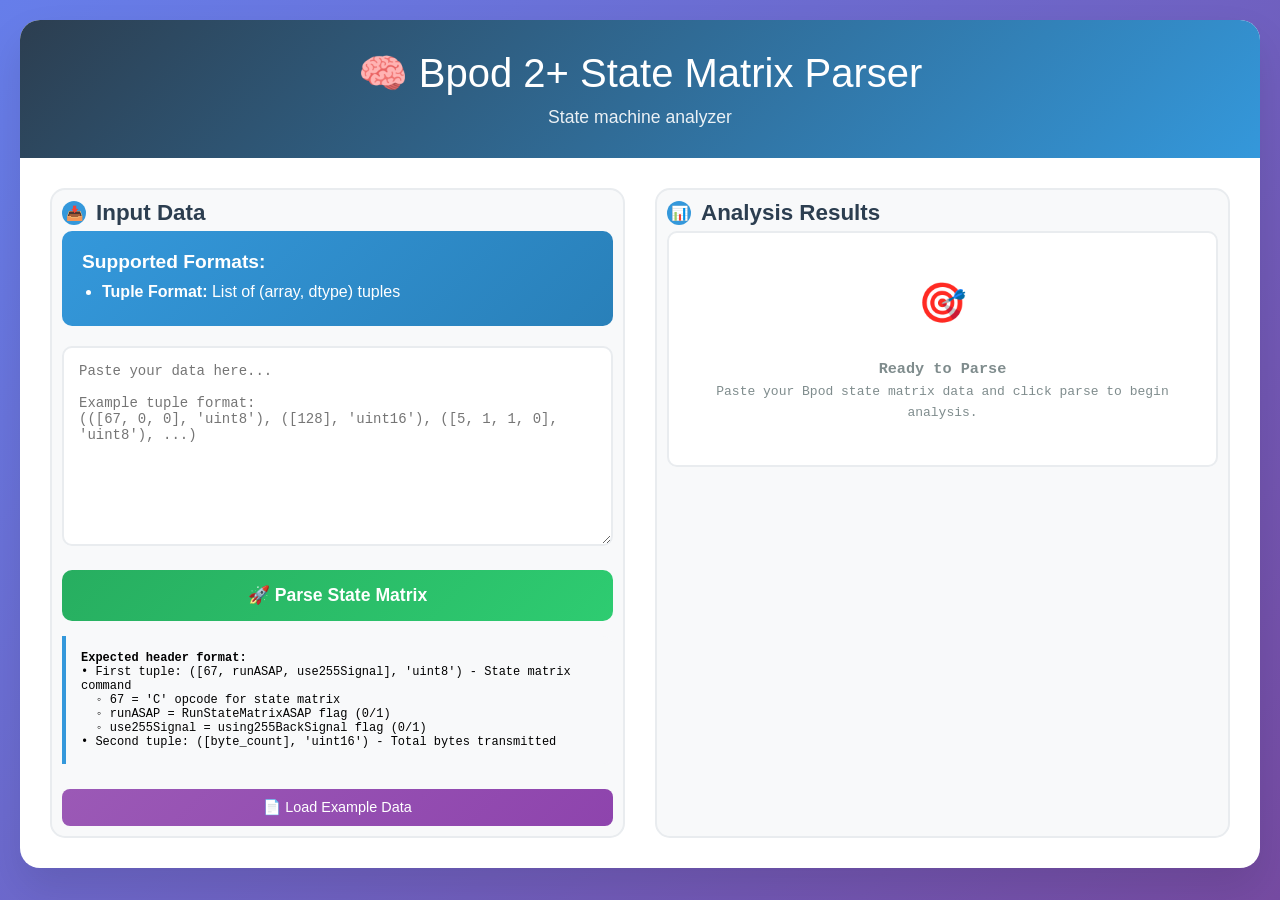
==== Bpod_SM_parser/index.html @ 355e1f40 "moved file" ====
<!DOCTYPE html>
<html lang="en">
<head>
    <meta charset="UTF-8">
    <meta name="viewport" content="width=device-width, initial-scale=1.0">
    <title>Bpod State Matrix Parser</title>
    <style>
        * {
            margin: 0;
            padding: 0;
            box-sizing: border-box;
        }

        body {
            font-family: 'Segoe UI', Tahoma, Geneva, Verdana, sans-serif;
            background: linear-gradient(135deg, #667eea 0%, #764ba2 100%);
            min-height: 100vh;
            padding: 20px;
        }

        .container {
            max-width: 1400px;
            margin: 0 auto;
            background: white;
            border-radius: 20px;
            box-shadow: 0 20px 40px rgba(0,0,0,0.1);
            overflow: hidden;
        }

        .header {
            background: linear-gradient(135deg, #2c3e50 0%, #3498db 100%);
            color: white;
            padding: 30px;
            text-align: center;
        }

        .header h1 {
            font-size: 2.5em;
            margin-bottom: 10px;
            font-weight: 300;
        }

        .header p {
            font-size: 1.1em;
            opacity: 0.9;
        }

        .main-content {
            padding: 30px;
            display: grid;
            grid-template-columns: 1fr 1fr;
            gap: 30px;
        }

        .input-section {
            background: #f8f9fa;
            border-radius: 15px;
            padding: 10px;
            border: 2px solid #e9ecef;
        }

        .output-section {
            background: #f8f9fa;
            border-radius: 15px;
            padding: 10px;
            border: 2px solid #e9ecef;
        }

        .section-title {
            font-size: 1.4em;
            font-weight: 600;
            margin-bottom: 5px;
            color: #2c3e50;
            display: flex;
            align-items: center;
            gap: 10px;
        }

        .icon {
            width: 24px;
            height: 24px;
            background: #3498db;
            border-radius: 50%;
            display: flex;
            align-items: center;
            justify-content: center;
            color: white;
            font-size: 14px;
        }

        .input-textarea {
            width: 100%;
            height: 200px;
            border: 2px solid #e9ecef;
            border-radius: 10px;
            padding: 15px;
            font-family: 'Courier New', monospace;
            font-size: 14px;
            resize: vertical;
            transition: border-color 0.3s ease;
            background: white;
        }

        .input-textarea:focus {
            outline: none;
            border-color: #3498db;
            box-shadow: 0 0 0 3px rgba(52, 152, 219, 0.1);
        }

        .parse-button {
            width: 100%;
            background: linear-gradient(135deg, #27ae60 0%, #2ecc71 100%);
            color: white;
            border: none;
            padding: 15px 30px;
            border-radius: 10px;
            font-size: 1.1em;
            font-weight: 600;
            cursor: pointer;
            margin-top: 20px;
            transition: all 0.3s ease;
            position: relative;
            overflow: hidden;
        }

        .parse-button:hover {
            transform: translateY(-2px);
            box-shadow: 0 10px 20px rgba(46, 204, 113, 0.3);
        }

        .parse-button:active {
            transform: translateY(0);
        }

        .parse-button:disabled {
            background: #95a5a6;
            cursor: not-allowed;
            transform: none;
            box-shadow: none;
        }

        .output-container {
            background: white;
            border-radius: 10px;
            border: 2px solid #e9ecef;
            max-height: 600px;
            overflow-y: auto;
        }

        .parse-log-container {
            background: white;
            border-radius: 10px;
            border: 2px solid #e9ecef;
            margin-top: 0px;
        }

        .output-content {
            padding: 2px;
            font-family: 'Courier New', monospace;
            font-size: 13px;
            line-height: 1.6;
        }

        .error-message {
            background: linear-gradient(135deg, #e74c3c 0%, #c0392b 100%);
            color: white;
            padding: 15px 20px;
            border-radius: 10px;
            margin-bottom: 20px;
            font-weight: 500;
            animation: slideIn 0.3s ease;
        }

        .success-message {
            background: linear-gradient(135deg, #27ae60 0%, #2ecc71 100%);
            color: white;
            padding: 15px 20px;
            border-radius: 10px;
            margin-bottom: 20px;
            font-weight: 500;
            animation: slideIn 0.3s ease;
        }

        .warning-message {
            background: linear-gradient(135deg, #f39c12 0%, #e67e22 100%);
            color: white;
            padding: 15px 20px;
            border-radius: 10px;
            margin-bottom: 20px;
            font-weight: 500;
            animation: slideIn 0.3s ease;
        }

        @keyframes slideIn {
            from {
                opacity: 0;
                transform: translateY(-10px);
            }
            to {
                opacity: 1;
                transform: translateY(0);
            }
        }

        .info-box {
            background: linear-gradient(135deg, #3498db 0%, #2980b9 100%);
            color: white;
            padding: 20px;
            border-radius: 10px;
            margin-bottom: 20px;
        }

        .info-box h3 {
            margin-bottom: 10px;
            font-size: 1.2em;
        }

        .info-box ul {
            margin-left: 20px;
        }

        .info-box li {
            margin-bottom: 5px;
        }

        .stats-grid {
            display: grid;
            grid-template-columns: repeat(auto-fit, minmax(200px, 1fr));
            gap: 5px;
            margin-bottom: 5px;
        }

        .header-stats-grid {
            display: grid;
            grid-template-columns: 1fr 1fr 1fr;
            gap: 5px;
            margin-bottom: 5px;
        }

        .stat-card {
            background: linear-gradient(135deg, #9b59b6 0%, #8e44ad 100%);
            color: white;
            padding: 15px;
            border-radius: 10px;
            text-align: center;
        }

        .compact-stat-card {
            background: linear-gradient(135deg, #9b59b6 0%, #8e44ad 100%);
            color: white;
            padding: 10px 15px;
            border-radius: 8px;
            text-align: center;
        }

        .stat-value {
            font-size: 1.6em;
            font-weight: bold;
            margin-bottom: 5px;
        }

        .compact-stat-value {
            font-size: 1.4em;
            font-weight: bold;
            margin-bottom: 3px;
        }

        .compact-stat-label {
            font-size: 1.4em;
            font-weight: bold;
        }

        .loading {
            display: flex;
            align-items: center;
            justify-content: center;
            gap: 10px;
        }

        .spinner {
            width: 20px;
            height: 20px;
            border: 3px solid rgba(255,255,255,0.3);
            border-radius: 50%;
            border-top-color: white;
            animation: spin 1s ease-in-out infinite;
        }

        @keyframes spin {
            to { transform: rotate(360deg); }
        }

        @media (max-width: 1024px) {
            .main-content {
                grid-template-columns: 1fr;
            }
        }

        .format-example {
            background: #f8f9fa;
            border-left: 4px solid #3498db;
            padding: 15px;
            margin: 15px 0;
            border-radius: 0 10px 10px 0;
            font-family: 'Courier New', monospace;
            font-size: 12px;
            overflow-x: auto;
        }
    </style>
</head>
<body>
    <div class="container">
        <div class="header">
            <h1>🧠 Bpod 2+ State Matrix Parser</h1>
            <p>State machine analyzer</p>
        </div>

        <div class="main-content">
            <div class="input-section">
                <h2 class="section-title">
                    <span class="icon">📥</span>
                    Input Data
                </h2>
                
                <div class="info-box">
                    <h3>Supported Formats:</h3>
                    <ul>
                        <li><strong>Tuple Format:</strong> List of (array, dtype) tuples</li>
                    </ul>
                </div>

                <textarea 
                    class="input-textarea" 
                    id="inputData" 
                    placeholder="Paste your data here...

Example tuple format:
(([67, 0, 0], 'uint8'), ([128], 'uint16'), ([5, 1, 1, 0], 'uint8'), ...)
"
                ></textarea>

                <button class="parse-button" id="parseButton" onclick="parseData()">
                    🚀 Parse State Matrix
                </button>

                <div class="format-example">
                    <strong>Expected header format:</strong><br>
                    • First tuple: ([67, runASAP, use255Signal], 'uint8') - State matrix command<br>
                    &nbsp;&nbsp;◦ 67 = 'C' opcode for state matrix<br>
                    &nbsp;&nbsp;◦ runASAP = RunStateMatrixASAP flag (0/1)<br>
                    &nbsp;&nbsp;◦ use255Signal = using255BackSignal flag (0/1)<br>
                    • Second tuple: ([byte_count], 'uint16') - Total bytes transmitted
                </div>
            </div>

            <div class="output-section">
                <h2 class="section-title">
                    <span class="icon">📊</span>
                    Analysis Results
                </h2>

                <div id="outputContainer" class="output-container">
                    <div class="output-content" id="outputContent">
                        <div style="text-align: center; color: #7f8c8d; padding: 40px;">
                            <div style="font-size: 3em; margin-bottom: 20px;">🎯</div>
                            <h3>Ready to Parse</h3>
                            <p>Paste your Bpod state matrix data and click parse to begin analysis.</p>
                        </div>
                    </div>
                </div>
            </div>
        </div>
    </div>

    <script>
        class BpodStateMatrixParser {
            constructor() {
                this.nStates = 0;
                this.nGlobalTimersUsed = 0;
                this.nGlobalCountersUsed = 0;
                this.nConditionsUsed = 0;
                this.bufferPos = 0;
                
                this.MAX_GLOBAL_TIMERS = 16;
                this.MAX_GLOBAL_COUNTERS = 8;
                this.MAX_CONDITIONS = 16;
                this.InputMatrixSize = 97;
                this.OutputMatrixSize = 21;
                
                this.resetMatrices();
            }
            
            resetMatrices() {
                if (this.nStates > 0) {
                    this.smGlobalTimerTrig = new Uint32Array(this.nStates);
                    this.smGlobalTimerCancel = new Uint32Array(this.nStates);
                    this.smGlobalCounterReset = new Uint8Array(this.nStates);
                    this.StateTimerMatrix = new Uint8Array(this.nStates);
                    this.OutputStateMatrix = Array(this.nStates).fill().map(() => new Uint16Array(this.OutputMatrixSize));
                    this.StateTimers = new Uint32Array(this.nStates);
                    
                    this.InputStateMatrix = Array(this.nStates).fill().map((_, x) => 
                        new Uint8Array(this.InputMatrixSize).fill(x)
                    );
                    
                    this.GlobalTimerStartMatrix = Array(this.nStates).fill().map((_, x) => 
                        new Uint8Array(this.MAX_GLOBAL_TIMERS).fill(x)
                    );
                    this.GlobalTimerEndMatrix = Array(this.nStates).fill().map((_, x) => 
                        new Uint8Array(this.MAX_GLOBAL_TIMERS).fill(x)
                    );
                    this.GlobalCounterMatrix = Array(this.nStates).fill().map((_, x) => 
                        new Uint8Array(this.MAX_GLOBAL_COUNTERS).fill(x)
                    );
                    this.ConditionMatrix = Array(this.nStates).fill().map((_, x) => 
                        new Uint8Array(this.MAX_CONDITIONS).fill(x)
                    );
                }
                
                this.GlobalTimerChannel = new Uint8Array(this.MAX_GLOBAL_TIMERS);
                this.GlobalTimerOnMessage = new Uint8Array(this.MAX_GLOBAL_TIMERS);
                this.GlobalTimerOffMessage = new Uint8Array(this.MAX_GLOBAL_TIMERS);
                this.GlobalTimerLoop = new Uint8Array(this.MAX_GLOBAL_TIMERS);
                this.GTUsingLoopCounter = new Array(this.MAX_GLOBAL_TIMERS).fill(false);
                this.SendGlobalTimerEvents = new Uint8Array(this.MAX_GLOBAL_TIMERS);
                this.GlobalTimers = new Uint32Array(this.MAX_GLOBAL_TIMERS);
                this.GlobalTimerOnsetDelays = new Uint32Array(this.MAX_GLOBAL_TIMERS);
                this.GlobalTimerLoopIntervals = new Uint32Array(this.MAX_GLOBAL_TIMERS);
                this.GlobalTimerOnsetTriggers = new Uint32Array(this.MAX_GLOBAL_TIMERS);
                
                this.GlobalCounterAttachedEvents = new Uint8Array(this.MAX_GLOBAL_COUNTERS);
                this.GlobalCounterThresholds = new Uint32Array(this.MAX_GLOBAL_COUNTERS);
                
                this.ConditionChannels = new Uint8Array(this.MAX_CONDITIONS);
                this.ConditionValues = new Uint32Array(this.MAX_CONDITIONS);
            }

            createBufferFromArrays(bufferArrays) {
                const bufferParts = [];
                
                for (const [arrayData, dtype] of bufferArrays) {
                    let typedArray;
                    switch (dtype) {
                        case 'uint8': typedArray = new Uint8Array(arrayData); break;
                        case 'uint16': typedArray = new Uint16Array(arrayData); break;
                        case 'uint32': typedArray = new Uint32Array(arrayData); break;
                        default: throw new Error(`Unsupported dtype: ${dtype}`);
                    }
                    bufferParts.push(new Uint8Array(typedArray.buffer));
                }
                
                const totalLength = bufferParts.reduce((sum, part) => sum + part.length, 0);
                const result = new Uint8Array(totalLength);
                let offset = 0;
                for (const part of bufferParts) {
                    result.set(part, offset);
                    offset += part.length;
                }
                
                return result;
            }

            readFromBuffer(buffer, dtype, count = 1) {
                const bytesPerElement = dtype === 'uint8' ? 1 : dtype === 'uint16' ? 2 : 4;
                const totalBytes = bytesPerElement * count;
                
                if (this.bufferPos + totalBytes > buffer.length) {
                    throw new Error(`Buffer overflow: trying to read ${totalBytes} bytes at position ${this.bufferPos}, buffer size ${buffer.length}`);
                }
                
                const dataView = new DataView(buffer.buffer, buffer.byteOffset + this.bufferPos, totalBytes);
                this.bufferPos += totalBytes;
                
                if (count === 1) {
                    switch (dtype) {
                        case 'uint8': return dataView.getUint8(0);
                        case 'uint16': return dataView.getUint16(0, true);
                        case 'uint32': return dataView.getUint32(0, true);
                    }
                } else {
                    const result = [];
                    for (let i = 0; i < count; i++) {
                        const offset = i * bytesPerElement;
                        switch (dtype) {
                            case 'uint8': result.push(dataView.getUint8(offset)); break;
                            case 'uint16': result.push(dataView.getUint16(offset, true)); break;
                            case 'uint32': result.push(dataView.getUint32(offset, true)); break;
                        }
                    }
                    return result;
                }
            }

            loadStateMatrix(bufferArrays, machineType = 4) {

                const buffer = this.createBufferFromArrays(bufferArrays);

                this.bufferPos = 0;
                
                // Read header information
                let output = "\n--- Reading Header Information ---\n";
                this.nStates = this.readFromBuffer(buffer, 'uint8');
                output += `nStates = ${this.nStates}\n`;
                
                this.nGlobalTimersUsed = this.readFromBuffer(buffer, 'uint8');
                output += `nGlobalTimersUsed = ${this.nGlobalTimersUsed}\n`;
                
                this.nGlobalCountersUsed = this.readFromBuffer(buffer, 'uint8');
                output += `nGlobalCountersUsed = ${this.nGlobalCountersUsed}\n`;
                
                this.nConditionsUsed = this.readFromBuffer(buffer, 'uint8');
                output += `nConditionsUsed = ${this.nConditionsUsed}\n\n`;
                
                // Reset matrices with new dimensions
                this.resetMatrices();
                
                // Read State Timer Matrix
                output += "--- Reading State Timer Matrix ---\n";
                for (let x = 0; x < this.nStates; x++) {
                    const timerVal = this.readFromBuffer(buffer, 'uint8');
                    this.StateTimerMatrix[x] = timerVal;
                    output += `StateTimerMatrix[${x}] = ${timerVal}\n`;
                }
                output += "\n";
                
                // Read Input State Matrix differences
                output += "--- Reading Input State Matrix Differences ---\n";
                for (let x = 0; x < this.nStates; x++) {
                    const nOverrides = this.readFromBuffer(buffer, 'uint8');
                    output += `State ${x}: ${nOverrides} input overrides\n`;
                    for (let y = 0; y < nOverrides; y++) {
                        const col = this.readFromBuffer(buffer, 'uint8');
                        const val = this.readFromBuffer(buffer, 'uint8');
                        this.InputStateMatrix[x][col] = val;
                        output += `  InputStateMatrix[${x}][${col}] = ${val}\n`;
                    }
                }
                output += "\n";
                
                // Read Output State Matrix differences
                output += "--- Reading Output State Matrix Differences ---\n";
                for (let x = 0; x < this.nStates; x++) {
                    let nOverrides = this.readFromBuffer(buffer, 'uint8');
                    
                    if (machineType === 4) {
                        const highByte = this.readFromBuffer(buffer, 'uint8');
                        nOverrides = nOverrides | (highByte << 8);
                    }
                    
                    output += `State ${x}: ${nOverrides} output overrides\n`;
                    for (let y = 0; y < nOverrides; y++) {
                        let col = this.readFromBuffer(buffer, 'uint8');
                        
                        if (machineType === 4) {
                            const highByte = this.readFromBuffer(buffer, 'uint8');
                            col = col | (highByte << 8);
                        }
                        
                        let val = this.readFromBuffer(buffer, 'uint8');
                        
                        if (machineType === 4) {
                            const highByte = this.readFromBuffer(buffer, 'uint8');
                            val = val | (highByte << 8);
                        }
                        
                        this.OutputStateMatrix[x][col] = val;
                        output += `  OutputStateMatrix[${x}][${col}] = ${val}\n`;
                    }
                }
                output += "\n";
                
                // Read Global Timer Start Matrix differences
                output += "--- Reading Global Timer Start Matrix Differences ---\n";
                for (let x = 0; x < this.nStates; x++) {
                    const nOverrides = this.readFromBuffer(buffer, 'uint8');
                    output += `State ${x}: ${nOverrides} global timer start overrides\n`;
                    for (let y = 0; y < nOverrides; y++) {
                        const col = this.readFromBuffer(buffer, 'uint8');
                        const val = this.readFromBuffer(buffer, 'uint8');
                        this.GlobalTimerStartMatrix[x][col] = val;
                        output += `  GlobalTimerStartMatrix[${x}][${col}] = ${val}\n`;
                    }
                }
                output += "\n";
                
                // Read Global Timer End Matrix differences
                output += "--- Reading Global Timer End Matrix Differences ---\n";
                for (let x = 0; x < this.nStates; x++) {
                    const nOverrides = this.readFromBuffer(buffer, 'uint8');
                    output += `State ${x}: ${nOverrides} global timer end overrides\n`;
                    for (let y = 0; y < nOverrides; y++) {
                        const col = this.readFromBuffer(buffer, 'uint8');
                        const val = this.readFromBuffer(buffer, 'uint8');
                        this.GlobalTimerEndMatrix[x][col] = val;
                        output += `  GlobalTimerEndMatrix[${x}][${col}] = ${val}\n`;
                    }
                }
                output += "\n";
                
                // Read Global Counter Matrix differences
                output += "--- Reading Global Counter Matrix Differences ---\n";
                for (let x = 0; x < this.nStates; x++) {
                    const nOverrides = this.readFromBuffer(buffer, 'uint8');
                    output += `State ${x}: ${nOverrides} global counter overrides\n`;
                    for (let y = 0; y < nOverrides; y++) {
                        const col = this.readFromBuffer(buffer, 'uint8');
                        const val = this.readFromBuffer(buffer, 'uint8');
                        this.GlobalCounterMatrix[x][col] = val;
                        output += `  GlobalCounterMatrix[${x}][${col}] = ${val}\n`;
                    }
                }
                output += "\n";
                
                // Read Condition Matrix differences
                output += "--- Reading Condition Matrix Differences ---\n";
                for (let x = 0; x < this.nStates; x++) {
                    const nOverrides = this.readFromBuffer(buffer, 'uint8');
                    output += `State ${x}: ${nOverrides} condition overrides\n`;
                    for (let y = 0; y < nOverrides; y++) {
                        const col = this.readFromBuffer(buffer, 'uint8');
                        const val = this.readFromBuffer(buffer, 'uint8');
                        this.ConditionMatrix[x][col] = val;
                        output += `  ConditionMatrix[${x}][${col}] = ${val}\n`;
                    }
                }
                output += "\n";
                
                // Read Global Timer configuration (if any timers are used)
                if (this.nGlobalTimersUsed > 0) {
                    output += "--- Reading Global Timer Configuration ---\n";
                    
                    this.GlobalTimerChannel.set(this.readFromBuffer(buffer, 'uint8', this.nGlobalTimersUsed));
                    output += `GlobalTimerChannel = [${Array.from(this.GlobalTimerChannel.slice(0, this.nGlobalTimersUsed)).join(', ')}]\n`;
                    
                    this.GlobalTimerOnMessage.set(this.readFromBuffer(buffer, 'uint16', this.nGlobalTimersUsed));
                    output += `GlobalTimerOnMessage = [${Array.from(this.GlobalTimerOnMessage.slice(0, this.nGlobalTimersUsed)).join(', ')}]\n`;
                    
                    this.GlobalTimerOffMessage.set(this.readFromBuffer(buffer, 'uint16', this.nGlobalTimersUsed));
                    output += `GlobalTimerOffMessage = [${Array.from(this.GlobalTimerOffMessage.slice(0, this.nGlobalTimersUsed)).join(', ')}]\n`;
                    
                    for (let i = 0; i < this.nGlobalTimersUsed; i++) {
                        const loopVal = this.readFromBuffer(buffer, 'uint8');
                        this.GlobalTimerLoop[i] = loopVal;
                        this.GTUsingLoopCounter[i] = loopVal > 1;
                        output += `GlobalTimerLoop[${i}] = ${loopVal}, GTUsingLoopCounter[${i}] = ${this.GTUsingLoopCounter[i]}\n`;
                    }
                    
                    this.SendGlobalTimerEvents.set(this.readFromBuffer(buffer, 'uint8', this.nGlobalTimersUsed));
                    output += `SendGlobalTimerEvents = [${Array.from(this.SendGlobalTimerEvents.slice(0, this.nGlobalTimersUsed)).join(', ')}]\n`;
                    output += "\n";
                }
                
                // Read Global Counter configuration (if any counters are used)
                if (this.nGlobalCountersUsed > 0) {
                    output += "--- Reading Global Counter Configuration ---\n";
                    this.GlobalCounterAttachedEvents.set(this.readFromBuffer(buffer, 'uint8', this.nGlobalCountersUsed));
                    output += `GlobalCounterAttachedEvents = [${Array.from(this.GlobalCounterAttachedEvents.slice(0, this.nGlobalCountersUsed)).join(', ')}]\n`;
                    output += "\n";
                }
                
                // Read Condition configuration (if any conditions are used)
                if (this.nConditionsUsed > 0) {
                    output += "--- Reading Condition Configuration ---\n";
                    this.ConditionChannels.set(this.readFromBuffer(buffer, 'uint8', this.nConditionsUsed));
                    output += `ConditionChannels = [${Array.from(this.ConditionChannels.slice(0, this.nConditionsUsed)).join(', ')}]\n`;
                    
                    this.ConditionValues.set(this.readFromBuffer(buffer, 'uint32', this.nConditionsUsed));
                    output += `ConditionValues = [${Array.from(this.ConditionValues.slice(0, this.nConditionsUsed)).join(', ')}]\n`;
                    output += "\n";
                }
                
                // Read Global Counter Reset configuration
                output += "--- Reading Global Counter Reset Configuration ---\n";
                const nOverrides = this.readFromBuffer(buffer, 'uint8');
                output += `Global counter reset overrides: ${nOverrides}\n`;
                for (let i = 0; i < nOverrides; i++) {
                    const col = this.readFromBuffer(buffer, 'uint8');
                    const val = this.readFromBuffer(buffer, 'uint8');
                    this.smGlobalCounterReset[col] = val;
                    output += `  smGlobalCounterReset[${col}] = ${val}\n`;
                }
                output += "\n";
                
                // Read analog threshold configuration (for machine type 4)
                if (machineType === 4) {
                    output += "--- Reading Analog Threshold Configuration ---\n";
                    
                    // Analog threshold enable
                    const nEnableOverrides = this.readFromBuffer(buffer, 'uint8');
                    output += `Analog threshold enable overrides: ${nEnableOverrides}\n`;
                    for (let i = 0; i < nEnableOverrides; i++) {
                        const col = this.readFromBuffer(buffer, 'uint8');
                        const val = this.readFromBuffer(buffer, 'uint8');
                        output += `  analogThreshEnable[${col}] = ${val}\n`;
                    }
                    
                    // Analog threshold disable
                    const nDisableOverrides = this.readFromBuffer(buffer, 'uint8');
                    output += `Analog threshold disable overrides: ${nDisableOverrides}\n`;
                    for (let i = 0; i < nDisableOverrides; i++) {
                        const col = this.readFromBuffer(buffer, 'uint8');
                        const val = this.readFromBuffer(buffer, 'uint8');
                        output += `  analogThreshDisable[${col}] = ${val}\n`;
                    }
                    output += "\n";
                }
                
                // Read trigger and timing arrays
                output += "--- Reading Trigger and Timing Arrays ---\n";
                
                this.smGlobalTimerTrig.set(this.readFromBuffer(buffer, 'uint16', this.nStates));
                output += `smGlobalTimerTrig = [${Array.from(this.smGlobalTimerTrig.slice(0, this.nStates)).join(', ')}]\n`;
                
                this.smGlobalTimerCancel.set(this.readFromBuffer(buffer, 'uint16', this.nStates));
                output += `smGlobalTimerCancel = [${Array.from(this.smGlobalTimerCancel.slice(0, this.nStates)).join(', ')}]\n`;
                
                if (this.nGlobalTimersUsed > 0) {
                    this.GlobalTimerOnsetTriggers.set(this.readFromBuffer(buffer, 'uint16', this.nGlobalTimersUsed));
                    output += `GlobalTimerOnsetTriggers = [${Array.from(this.GlobalTimerOnsetTriggers.slice(0, this.nGlobalTimersUsed)).join(', ')}]\n`;
                }
                
                this.StateTimers.set(this.readFromBuffer(buffer, 'uint32', this.nStates));
                output += `StateTimers = [${Array.from(this.StateTimers.slice(0, this.nStates)).join(', ')}]\n`;
                
                if (this.nGlobalTimersUsed > 0) {
                    this.GlobalTimers.set(this.readFromBuffer(buffer, 'uint32', this.nGlobalTimersUsed));
                    output += `GlobalTimers = [${Array.from(this.GlobalTimers.slice(0, this.nGlobalTimersUsed)).join(', ')}]\n`;
                    
                    this.GlobalTimerOnsetDelays.set(this.readFromBuffer(buffer, 'uint32', this.nGlobalTimersUsed));
                    output += `GlobalTimerOnsetDelays = [${Array.from(this.GlobalTimerOnsetDelays.slice(0, this.nGlobalTimersUsed)).join(', ')}]\n`;
                    
                    this.GlobalTimerLoopIntervals.set(this.readFromBuffer(buffer, 'uint32', this.nGlobalTimersUsed));
                    output += `GlobalTimerLoopIntervals = [${Array.from(this.GlobalTimerLoopIntervals.slice(0, this.nGlobalTimersUsed)).join(', ')}]\n`;
                }
                
                if (this.nGlobalCountersUsed > 0) {
                    this.GlobalCounterThresholds.set(this.readFromBuffer(buffer, 'uint32', this.nGlobalCountersUsed));
                    output += `GlobalCounterThresholds = [${Array.from(this.GlobalCounterThresholds.slice(0, this.nGlobalCountersUsed)).join(', ')}]\n`;
                }
                output += "\n";
                
                // Read additional operations
                output += "--- Reading Additional Operations ---\n";
                let containsAdditionalOps = this.readFromBuffer(buffer, 'uint8');
                output += `Contains additional operations: ${containsAdditionalOps}\n`;
                
                while (containsAdditionalOps) {
                    const thisOp = this.readFromBuffer(buffer, 'uint8');
                    output += `Additional operation: ${String.fromCharCode(thisOp)} (${thisOp})\n`;
                    
                    if (thisOp === 76) { // 'L'
                        output += "  Loading serial message library\n";
                        const moduleId = this.readFromBuffer(buffer, 'uint8');
                        const nMessages = this.readFromBuffer(buffer, 'uint8');
                        output += `    Module ID: ${moduleId}, Number of messages: ${nMessages}\n`;
                        
                        for (let i = 0; i < nMessages; i++) {
                            const msgIndex = this.readFromBuffer(buffer, 'uint8');
                            const msgLength = this.readFromBuffer(buffer, 'uint8');
                            output += `    Message ${msgIndex}: length ${msgLength}\n`;
                            
                            const msgData = this.readFromBuffer(buffer, 'uint8', msgLength);
                            output += `      Data: [${msgData.join(', ')}]\n`;
                        }
                    }
                    
                    containsAdditionalOps = this.readFromBuffer(buffer, 'uint8');
                }
                
                output += `\n=== State Matrix Loading Complete ===\n`;
                output += `Total bytes processed: ${this.bufferPos}\n`;
                output += `Buffer size: ${buffer.length}`;
                
                const remainingBytes = buffer.length - this.bufferPos;
                const result = {
                    output,
                    success: true,
                    stats: {
                        nStates: this.nStates,
                        nGlobalTimersUsed: this.nGlobalTimersUsed,
                        nGlobalCountersUsed: this.nGlobalCountersUsed,
                        nConditionsUsed: this.nConditionsUsed,
                        totalBytes: buffer.length,
                        processedBytes: this.bufferPos,
                        remainingBytes
                    },
                    warning: remainingBytes > 0 ? `WARNING: ${remainingBytes} bytes remaining in buffer` : null
                };
                
                return result;
            }
        }

        function tuplesToRawBytes(tuples) {
            const bufferParts = [];
            
            for (const [arrayData, dtype] of tuples) {
                let typedArray;
                switch (dtype) {
                    case 'uint8': 
                        typedArray = new Uint8Array(arrayData); 
                        break;
                    case 'uint16': 
                        typedArray = new Uint16Array(arrayData); 
                        break;
                    case 'uint32': 
                        typedArray = new Uint32Array(arrayData); 
                        break;
                    default: 
                        throw new Error(`Unsupported dtype: ${dtype}`);
                }
                bufferParts.push(new Uint8Array(typedArray.buffer));
            }
            
            // Combine all parts into one byte array
            const totalLength = bufferParts.reduce((sum, part) => sum + part.length, 0);
            const result = new Uint8Array(totalLength);
            let offset = 0;
            for (const part of bufferParts) {
                result.set(part, offset);
                offset += part.length;
            }
            
            return result;
        }

        function parseRawBytes(rawBytes) {
            // Skip the 5-byte header (3 bytes command + 2 bytes length)
            const dataBytes = rawBytes.slice(5);
            return [([Array.from(dataBytes)], 'uint8')];
        }

        function parseInput(inputText) {
            inputText = inputText.trim();
            
            // Parse tuple format
            if (inputText.startsWith('((') && inputText.endsWith('))')) {
                try {
                    // Clean up the input and evaluate it as JavaScript
                    const cleanInput = inputText
                        .replace(/\(/g, '[')
                        .replace(/\)/g, ']')
                        .replace(/'(\w+)'/g, '"$1"');
                    
                    const parsed = eval(cleanInput);
                    
                    // Skip the first two header tuples and return the rest
                    return parsed.slice(2);
                } catch (e) {
                    throw new Error(`Failed to parse tuple format: ${e.message}`);
                }
            }
            
            // Check if it's raw bytes format
            if (inputText.startsWith('b"') && inputText.endsWith('"')) {
                // Parse raw bytes
                const bytesStr = inputText.slice(2, -1);
                const bytes = [];
                let i = 0;
                while (i < bytesStr.length) {
                    if (bytesStr[i] === '\\' && bytesStr[i + 1] === 'x') {
                        // Hex escape sequence
                        const hex = bytesStr.substring(i + 2, i + 4);
                        bytes.push(parseInt(hex, 16));
                        i += 4;
                    } else {
                        // Regular character
                        bytes.push(bytesStr.charCodeAt(i));
                        i++;
                    }
                }
                
                // For raw bytes, return ALL bytes as a single uint8 array
                // The parser will handle the structure internally
                const dataBytes = bytes.slice(5);
                return [([dataBytes], 'uint8')];
            }
            
            throw new Error('Input format not recognized. Expected tuple format or raw bytes format.');
        }

        function validateHeader(inputText) {
            inputText = inputText.trim();
            
            // Handle tuple format
            const cleanInput = inputText
                .replace(/\(/g, '[')
                .replace(/\)/g, ']')
                .replace(/'(\w+)'/g, '"$1"');
            
            try {
                const parsed = eval(cleanInput);
                
                if (parsed.length < 2) {
                    return { valid: false, error: 'Missing header information' };
                }
                
                const [commandTuple, lengthTuple] = parsed;
                
                // Validate command tuple
                if (!Array.isArray(commandTuple) || commandTuple.length !== 2) {
                    return { valid: false, error: 'Invalid command tuple format' };
                }
                
                const [commandArray, commandType] = commandTuple;
                if (!Array.isArray(commandArray) || commandArray[0] !== 67) {
                    return { valid: false, error: 'Expected command code C (67) in first tuple' };
                }
                
                // Validate length tuple
                if (!Array.isArray(lengthTuple) || lengthTuple.length !== 2) {
                    return { valid: false, error: 'Invalid length tuple format' };
                }
                
                const [lengthArray, lengthType] = lengthTuple;
                if (!Array.isArray(lengthArray) || lengthArray.length !== 1) {
                    return { valid: false, error: 'Invalid length array' };
                }
                
                const expectedBytes = lengthArray[0];
                
                // Calculate actual bytes from remaining tuples
                let actualBytes = 0;
                for (let i = 2; i < parsed.length; i++) {
                    const [dataArray, dataType] = parsed[i];
                    const bytesPerElement = dataType === 'uint8' ? 1 : dataType === 'uint16' ? 2 : 4;
                    actualBytes += dataArray.length * bytesPerElement;
                }
                
                return {
                    valid: true,
                    expectedBytes,
                    actualBytes,
                    opcode: commandArray[0],
                    runStateMatrixASAP: commandArray[1],
                    using255BackSignal: commandArray[2],
                    mismatch: expectedBytes !== actualBytes
                };
                
            } catch (e) {
                return { valid: false, error: `Parse error validateHeader: ${e.message}` };
            }
        }
        async function parseData() {
            const inputElement = document.getElementById('inputData');
            const outputElement = document.getElementById('outputContent');
            const parseButton = document.getElementById('parseButton');
            
            const inputText = inputElement.value.trim();
            
            if (!inputText) {
                outputElement.innerHTML = `
                    <div class="error-message">
                        ❌ Error: Please enter some data to parse
                    </div>
                `;
                return;
            }
            
            // Show loading state
            parseButton.disabled = true;
            parseButton.innerHTML = `
                <div class="loading">
                    <div class="spinner"></div>
                    Parsing...
                </div>
            `;
            
            try {
                // Validate header first
                const headerValidation = validateHeader(inputText);
                
                if (!headerValidation.valid) {
                    throw new Error(headerValidation.error);
                }
                
                // Create stats display - start with byte count validation at the top
                let statsHtml = '';
                
                // Show byte count validation first with larger, bold text
                if (headerValidation.mismatch) {
                    statsHtml += `
                        <div class="error-message" style="font-size: 1.3em; font-weight: bold; margin-bottom: 5px;">
🚨 Byte Count Mismatch: Expected ${headerValidation.expectedBytes} bytes but found ${headerValidation.actualBytes} bytes
                        </div>
                    `;
                } else {
                    statsHtml += `
                        <div class="success-message" style="font-size: 1.3em; font-weight: bold; margin-bottom: 5px;">
✅ Expected and actual bytes match (${headerValidation.expectedBytes} bytes)
                        </div>
                    `;
                }

                // Then add the header stats grid
                statsHtml += `
                    <div class="header-stats-grid">
                        <div class="compact-stat-card">
                            <div class="compact-stat-label">Opcode</div>
                            <div class="compact-stat-value">${headerValidation.opcode} ('C')</div>
                        </div>
                        <div class="compact-stat-card">
                            <div class="compact-stat-label">Run ASAP</div>
                            <div class="compact-stat-value">${headerValidation.runStateMatrixASAP ? 'Yes' : 'No'}</div>
                        </div>
                        <div class="compact-stat-card">
                            <div class="compact-stat-label">Using 255 Back Signal</div>
                            <div class="compact-stat-value">${headerValidation.using255BackSignal ? 'Yes' : 'No'}</div>
                        </div>
                    </div>
                `;
                
                // Parse the buffer arrays
                const bufferArrays = parseInput(inputText);
                
                // Create parser and process
                const parser = new BpodStateMatrixParser();
                const result = await new Promise((resolve) => {
                    setTimeout(() => {
                        try {
                            const parseResult = parser.loadStateMatrix(bufferArrays);
                            resolve(parseResult);
                        } catch (error) {
                            resolve({ success: false, error: error.message });
                        }
                    }, 100);
                });
                
                if (!result.success) {
                    throw new Error(result.error);
                }
                
                // Add final stats
                statsHtml += `
                    <div class="stats-grid" style="grid-template-columns: repeat(4, 1fr);">
                        <div class="stat-card">
                            <div class="stat-value">${result.stats.nStates}</div>
                            <div class="compact-stat-label">States</div>
                        </div>
                        <div class="stat-card">
                            <div class="stat-value">${result.stats.nGlobalTimersUsed}</div>
                            <div class="compact-stat-label">Global Timers</div>
                        </div>
                        <div class="stat-card">
                            <div class="stat-value">${result.stats.nGlobalCountersUsed}</div>
                            <div class="compact-stat-label">Global Counters</div>
                        </div>
                        <div class="stat-card">
                            <div class="stat-value">${result.stats.nConditionsUsed}</div>
                            <div class="compact-stat-label">Conditions</div>
                        </div>
                    </div>
                `;
                
                if (result.warning) {
                    statsHtml += `
                        <div class="warning-message">
                            ⚠️ ${result.warning}
                        </div>
                    `;
                }
                
                outputElement.innerHTML = statsHtml + `
                    <h2 style="margin: 20px 0 0 0; color: #2c3e50;">📋 Detailed Parse Log</h2>
                    <div style="font-family: 'Courier New', monospace; font-size: 16px; line-height: 1.4; white-space: pre; margin-top: -20px;">
                    ${result.output}
                    </div>
                `;
                
            } catch (error) {
                outputElement.innerHTML = `
                    <div class="error-message">
                        ❌ Parse Error: ${error.message}
                    </div>
                    <div style="background: white; border-radius: 10px; border: 2px solid #e74c3c; margin-top: 20px; padding: 20px;">
                        <h3 style="color: #e74c3c; margin-bottom: 15px;">🔧 Troubleshooting Tips:</h3>
                        <ul style="color: #666; line-height: 1.6;">
                            <li>Ensure your data starts with the command tuple: <code>([67, runASAP, use255Signal], 'uint8')</code></li>
                            <li>First byte (67) = 'C' opcode for state matrix</li>
                            <li>Second byte = RunStateMatrixASAP flag (0 or 1)</li>
                            <li>Third byte = using255BackSignal flag (0 or 1)</li>
                            <li>Include the byte count tuple: <code>([expected_bytes], 'uint16')</code></li>
                            <li>Check that all arrays and data types are properly formatted</li>
                            <li>Verify that the total byte count matches the expected count</li>
                        </ul>
                    </div>
                `;
            } finally {
                // Restore button state
                parseButton.disabled = false;
                parseButton.innerHTML = '🚀 Parse State Matrix';
            }
        }

        // Add example data functionality
        function loadExample() {
            const exampleData = `(([67, 0, 0], 'uint8'), ([128], 'uint16'), ([5, 1, 1, 0, 1, 1, 1, 4, 5, 0, 1, 83, 2, 0, 0, 0], 'uint8'), ([0, 0, 1, 9, 1, 1, 10, 1, 0], 'uint16'), ([0, 0, 0, 0, 0, 0, 0, 0, 0, 0, 0, 0, 1, 0, 3, 0, 0, 0, 0, 0, 0, 0, 255], 'uint8'), ([1, 254], 'uint16'), ([0, 1, 97, 1, 1, 1, 0, 0], 'uint8'), ([0, 0, 1, 0, 0, 0, 1, 0, 0, 0, 0], 'uint16'), ([20000, 0, 2000, 1000, 10000, 1000, 0, 0, 5], 'uint32'), ([0], 'uint8'))`;
            
            document.getElementById('inputData').value = exampleData;
        }

        // Add keyboard shortcut
        document.addEventListener('keydown', function(e) {
            if (e.ctrlKey && e.key === 'Enter') {
                parseData();
            }
        });

        // Add example button to the interface
        document.addEventListener('DOMContentLoaded', function() {
            const inputSection = document.querySelector('.input-section');
            const exampleButton = document.createElement('button');
            exampleButton.innerHTML = '📄 Load Example Data';
            exampleButton.style.cssText = `
                width: 100%;
                background: linear-gradient(135deg, #9b59b6 0%, #8e44ad 100%);
                color: white;
                border: none;
                padding: 10px 20px;
                border-radius: 8px;
                font-size: 0.9em;
                font-weight: 500;
                cursor: pointer;
                margin-top: 10px;
                transition: all 0.3s ease;
            `;
            exampleButton.onmouseover = function() {
                this.style.transform = 'translateY(-1px)';
                this.style.boxShadow = '0 5px 15px rgba(155, 89, 182, 0.3)';
            };
            exampleButton.onmouseout = function() {
                this.style.transform = 'translateY(0)';
                this.style.boxShadow = 'none';
            };
            exampleButton.onclick = loadExample;
            
            inputSection.appendChild(exampleButton);
        });
    </script>
</body>
</html>
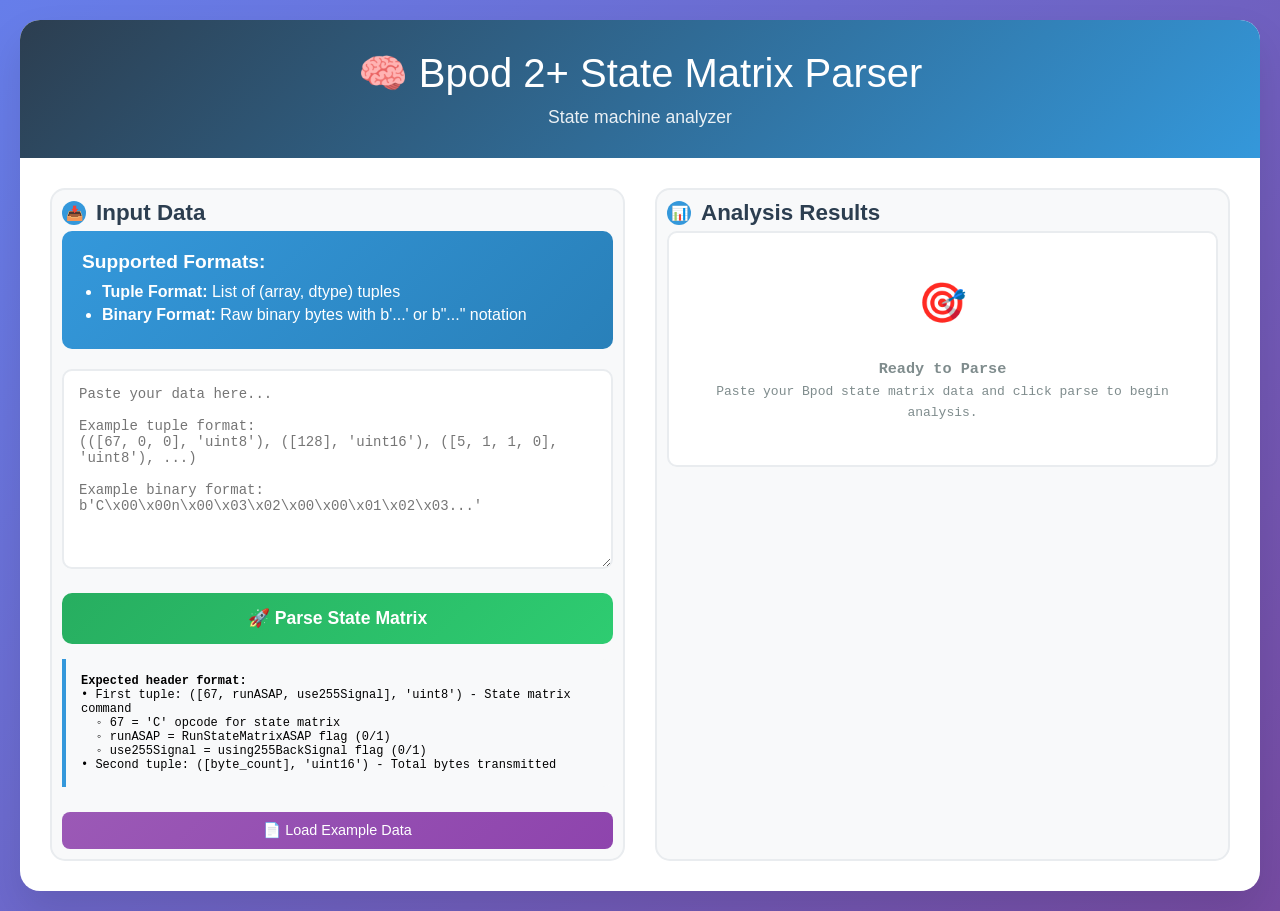
==== commit ee0be459: "Add binary message decoding support to Bpod State Matrix Parser Added support for parsing binary for" ====
--- a/Bpod_SM_parser/index.html
+++ b/Bpod_SM_parser/index.html
@@ -326,16 +326,20 @@
                     <h3>Supported Formats:</h3>
                     <ul>
                         <li><strong>Tuple Format:</strong> List of (array, dtype) tuples</li>
+                        <li><strong>Binary Format:</strong> Raw binary bytes with b'...' or b"..." notation</li>
                     </ul>
                 </div>
 
-                <textarea 
-                    class="input-textarea" 
-                    id="inputData" 
+                <textarea
+                    class="input-textarea"
+                    id="inputData"
                     placeholder="Paste your data here...
 
 Example tuple format:
 (([67, 0, 0], 'uint8'), ([128], 'uint16'), ([5, 1, 1, 0], 'uint8'), ...)
+
+Example binary format:
+b'C\x00\x00n\x00\x03\x02\x00\x00\x01\x02\x03...'
 "
                 ></textarea>
 
@@ -851,8 +855,9 @@
                 }
             }
             
-            // Check if it's raw bytes format
-            if (inputText.startsWith('b"') && inputText.endsWith('"')) {
+            // Check if it's raw bytes format (with either single or double quotes)
+            if ((inputText.startsWith('b"') && inputText.endsWith('"')) ||
+                (inputText.startsWith("b'") && inputText.endsWith("'"))) {
                 // Parse raw bytes
                 const bytesStr = inputText.slice(2, -1);
                 const bytes = [];
@@ -869,7 +874,7 @@
                         i++;
                     }
                 }
-                
+
                 // For raw bytes, return ALL bytes as a single uint8 array
                 // The parser will handle the structure internally
                 const dataBytes = bytes.slice(5);
@@ -881,13 +886,57 @@
 
         function validateHeader(inputText) {
             inputText = inputText.trim();
-            
+
+            // Handle binary format
+            if ((inputText.startsWith('b"') && inputText.endsWith('"')) ||
+                (inputText.startsWith("b'") && inputText.endsWith("'"))) {
+                try {
+                    // Parse the binary data
+                    const bytesStr = inputText.slice(2, -1);
+                    const bytes = [];
+                    let i = 0;
+                    while (i < bytesStr.length) {
+                        if (bytesStr[i] === '\\' && bytesStr[i + 1] === 'x') {
+                            const hex = bytesStr.substring(i + 2, i + 4);
+                            bytes.push(parseInt(hex, 16));
+                            i += 4;
+                        } else {
+                            bytes.push(bytesStr.charCodeAt(i));
+                            i++;
+                        }
+                    }
+
+                    // Extract header info from binary format
+                    if (bytes.length < 5) {
+                        return { valid: false, error: 'Binary data too short (need at least 5 header bytes)' };
+                    }
+
+                    const opcode = bytes[0];
+                    const runStateMatrixASAP = bytes[1];
+                    const using255BackSignal = bytes[2];
+                    const expectedBytes = bytes[3] | (bytes[4] << 8); // uint16 little-endian
+                    const actualBytes = bytes.length - 5; // Remaining bytes after header
+
+                    return {
+                        valid: true,
+                        expectedBytes,
+                        actualBytes,
+                        opcode,
+                        runStateMatrixASAP,
+                        using255BackSignal,
+                        mismatch: expectedBytes !== actualBytes
+                    };
+                } catch (e) {
+                    return { valid: false, error: `Parse error in binary format: ${e.message}` };
+                }
+            }
+
             // Handle tuple format
             const cleanInput = inputText
                 .replace(/\(/g, '[')
                 .replace(/\)/g, ']')
                 .replace(/'(\w+)'/g, '"$1"');
-            
+
             try {
                 const parsed = eval(cleanInput);
                 
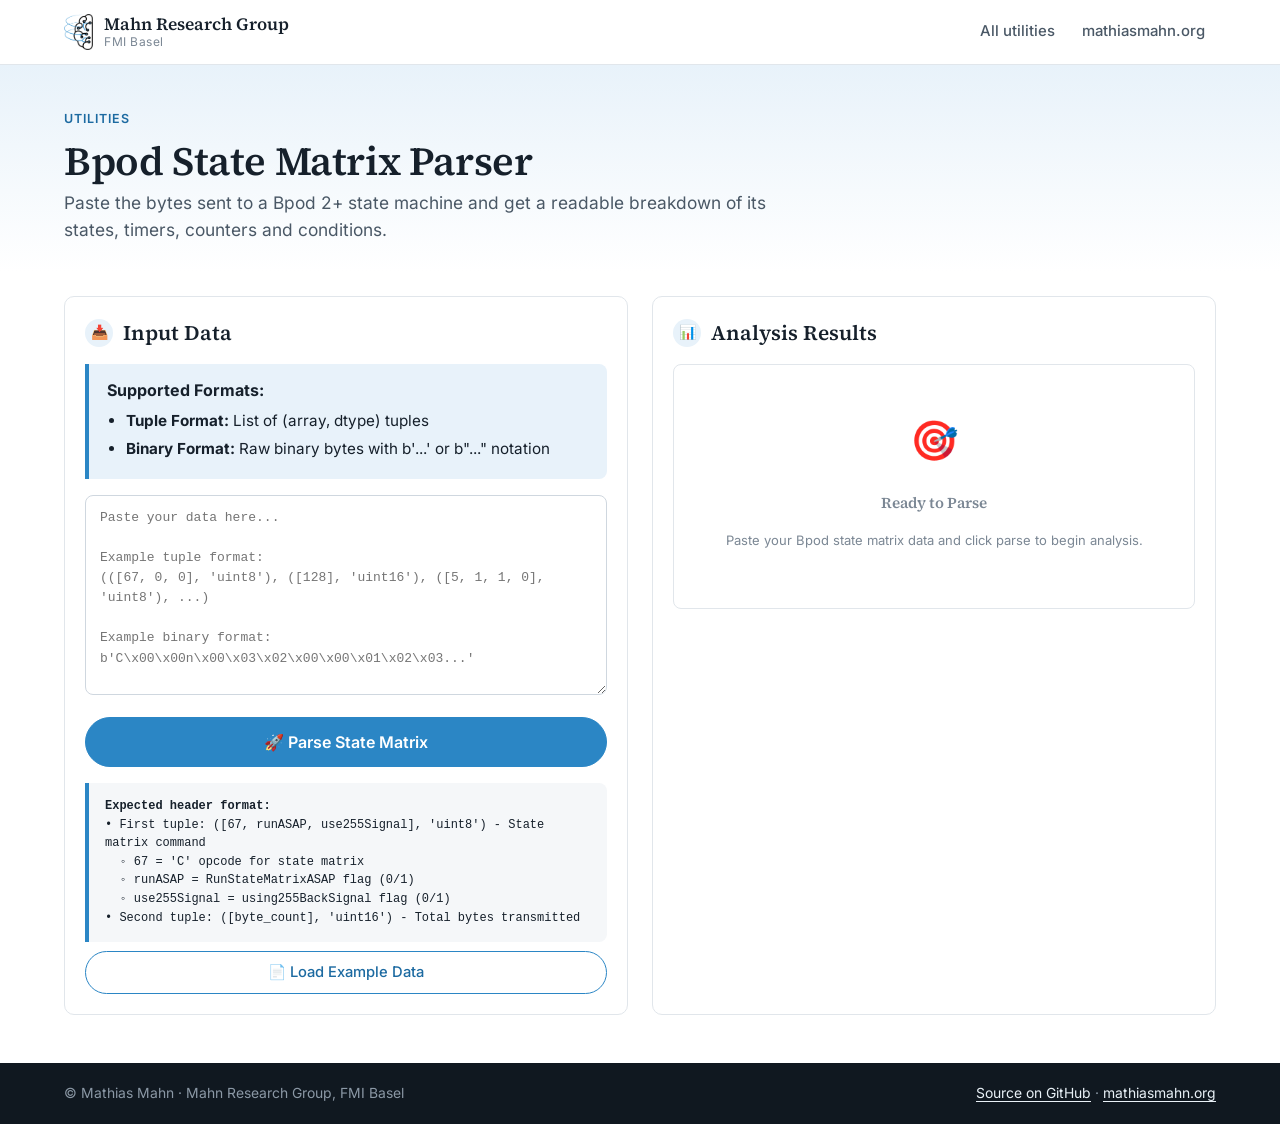
==== commit 1dcfb078: "Restyle utilities to match mathiasmahn.org Shared assets/mahn.css with the main site's fonts (self-h" ====
--- a/Bpod_SM_parser/index.html
+++ b/Bpod_SM_parser/index.html
@@ -3,271 +3,197 @@
 <head>
     <meta charset="UTF-8">
     <meta name="viewport" content="width=device-width, initial-scale=1.0">
-    <title>Bpod State Matrix Parser</title>
+    <title>Bpod State Matrix Parser · Mahn Research Group</title>
+    <link rel="icon" type="image/png" href="../assets/favicon.png">
+    <link rel="stylesheet" href="../assets/mahn.css">
     <style>
-        * {
-            margin: 0;
-            padding: 0;
-            box-sizing: border-box;
-        }
-
-        body {
-            font-family: 'Segoe UI', Tahoma, Geneva, Verdana, sans-serif;
-            background: linear-gradient(135deg, #667eea 0%, #764ba2 100%);
-            min-height: 100vh;
-            padding: 20px;
-        }
-
         .container {
-            max-width: 1400px;
+            max-width: var(--mm-wrap);
             margin: 0 auto;
-            background: white;
-            border-radius: 20px;
-            box-shadow: 0 20px 40px rgba(0,0,0,0.1);
-            overflow: hidden;
-        }
-
-        .header {
-            background: linear-gradient(135deg, #2c3e50 0%, #3498db 100%);
-            color: white;
-            padding: 30px;
-            text-align: center;
-        }
-
-        .header h1 {
-            font-size: 2.5em;
-            margin-bottom: 10px;
-            font-weight: 300;
-        }
-
-        .header p {
-            font-size: 1.1em;
-            opacity: 0.9;
+            padding: 1.5rem var(--mm-gutter) 3rem;
         }
 
         .main-content {
-            padding: 30px;
             display: grid;
             grid-template-columns: 1fr 1fr;
-            gap: 30px;
-        }
-
-        .input-section {
-            background: #f8f9fa;
-            border-radius: 15px;
-            padding: 10px;
-            border: 2px solid #e9ecef;
-        }
-
+            gap: 1.5rem;
+        }
+
+        .input-section,
         .output-section {
-            background: #f8f9fa;
-            border-radius: 15px;
-            padding: 10px;
-            border: 2px solid #e9ecef;
+            background: var(--mm-paper);
+            border: 1px solid var(--mm-line);
+            border-radius: var(--mm-radius);
+            padding: 1.25rem;
+            min-width: 0;
         }
 
         .section-title {
-            font-size: 1.4em;
+            font-family: var(--mm-font-display);
+            font-size: 1.3rem;
             font-weight: 600;
-            margin-bottom: 5px;
-            color: #2c3e50;
+            margin: 0 0 0.9rem;
+            color: var(--mm-ink);
             display: flex;
             align-items: center;
             gap: 10px;
         }
 
         .icon {
-            width: 24px;
-            height: 24px;
-            background: #3498db;
+            width: 28px;
+            height: 28px;
+            background: var(--mm-accent-wash);
             border-radius: 50%;
             display: flex;
             align-items: center;
             justify-content: center;
-            color: white;
             font-size: 14px;
         }
 
         .input-textarea {
             width: 100%;
             height: 200px;
-            border: 2px solid #e9ecef;
-            border-radius: 10px;
-            padding: 15px;
-            font-family: 'Courier New', monospace;
-            font-size: 14px;
+            padding: 12px 14px;
+            font-family: var(--mm-font-mono);
+            font-size: 13px;
             resize: vertical;
-            transition: border-color 0.3s ease;
-            background: white;
-        }
-
-        .input-textarea:focus {
-            outline: none;
-            border-color: #3498db;
-            box-shadow: 0 0 0 3px rgba(52, 152, 219, 0.1);
         }
 
         .parse-button {
             width: 100%;
-            background: linear-gradient(135deg, #27ae60 0%, #2ecc71 100%);
+            background: var(--mm-accent);
             color: white;
-            border: none;
-            padding: 15px 30px;
-            border-radius: 10px;
-            font-size: 1.1em;
+            border: 1px solid var(--mm-accent);
+            padding: 0.7rem 1.5rem;
+            border-radius: 999px;
+            font: inherit;
+            font-size: 1rem;
             font-weight: 600;
             cursor: pointer;
-            margin-top: 20px;
-            transition: all 0.3s ease;
-            position: relative;
-            overflow: hidden;
-        }
-
-        .parse-button:hover {
-            transform: translateY(-2px);
-            box-shadow: 0 10px 20px rgba(46, 204, 113, 0.3);
-        }
-
-        .parse-button:active {
-            transform: translateY(0);
-        }
-
+            margin-top: 1rem;
+            transition: background-color 0.15s;
+        }
+        .parse-button:hover { background: var(--mm-accent-strong); }
         .parse-button:disabled {
-            background: #95a5a6;
+            background: var(--mm-paper-alt);
+            border-color: var(--mm-line);
+            color: var(--mm-ink-faint);
             cursor: not-allowed;
-            transform: none;
-            box-shadow: none;
-        }
+        }
+
+        .example-button {
+            width: 100%;
+            margin-top: 0.6rem;
+            padding: 0.55rem 1.2rem;
+            background: var(--mm-paper);
+            color: var(--mm-accent-strong);
+            border: 1px solid var(--mm-accent);
+            border-radius: 999px;
+            font: inherit;
+            font-size: 0.92rem;
+            font-weight: 500;
+            cursor: pointer;
+        }
+        .example-button:hover { background: var(--mm-accent); color: #fff; }
 
         .output-container {
-            background: white;
-            border-radius: 10px;
-            border: 2px solid #e9ecef;
+            background: var(--mm-paper);
+            border-radius: 8px;
+            border: 1px solid var(--mm-line);
             max-height: 600px;
             overflow-y: auto;
         }
 
         .parse-log-container {
-            background: white;
-            border-radius: 10px;
-            border: 2px solid #e9ecef;
-            margin-top: 0px;
+            background: var(--mm-paper);
+            border-radius: 8px;
+            border: 1px solid var(--mm-line);
         }
 
         .output-content {
-            padding: 2px;
-            font-family: 'Courier New', monospace;
+            padding: 4px;
+            font-family: var(--mm-font-mono);
             font-size: 13px;
             line-height: 1.6;
         }
-
-        .error-message {
-            background: linear-gradient(135deg, #e74c3c 0%, #c0392b 100%);
-            color: white;
-            padding: 15px 20px;
-            border-radius: 10px;
-            margin-bottom: 20px;
+        .output-content h2, .output-content h3 { font-family: var(--mm-font-display); font-weight: 600; }
+
+        .error-message,
+        .success-message,
+        .warning-message {
+            padding: 0.8rem 1rem;
+            border-radius: 8px;
+            margin-bottom: 1rem;
+            font-family: var(--mm-font-body);
             font-weight: 500;
+            border-left: 4px solid;
             animation: slideIn 0.3s ease;
         }
-
-        .success-message {
-            background: linear-gradient(135deg, #27ae60 0%, #2ecc71 100%);
-            color: white;
-            padding: 15px 20px;
-            border-radius: 10px;
-            margin-bottom: 20px;
-            font-weight: 500;
-            animation: slideIn 0.3s ease;
-        }
-
-        .warning-message {
-            background: linear-gradient(135deg, #f39c12 0%, #e67e22 100%);
-            color: white;
-            padding: 15px 20px;
-            border-radius: 10px;
-            margin-bottom: 20px;
-            font-weight: 500;
-            animation: slideIn 0.3s ease;
-        }
+        .error-message { background: var(--mm-bad-wash); border-color: var(--mm-signal); color: #8a1c14; }
+        .success-message { background: var(--mm-good-wash); border-color: var(--mm-good); color: #1f5a37; }
+        .warning-message { background: var(--mm-warn-wash); border-color: #d9a21b; color: var(--mm-warn); }
 
         @keyframes slideIn {
-            from {
-                opacity: 0;
-                transform: translateY(-10px);
-            }
-            to {
-                opacity: 1;
-                transform: translateY(0);
-            }
+            from { opacity: 0; transform: translateY(-10px); }
+            to { opacity: 1; transform: translateY(0); }
         }
 
         .info-box {
-            background: linear-gradient(135deg, #3498db 0%, #2980b9 100%);
-            color: white;
-            padding: 20px;
-            border-radius: 10px;
-            margin-bottom: 20px;
-        }
-
-        .info-box h3 {
-            margin-bottom: 10px;
-            font-size: 1.2em;
-        }
-
-        .info-box ul {
-            margin-left: 20px;
-        }
-
-        .info-box li {
-            margin-bottom: 5px;
-        }
+            background: var(--mm-accent-wash);
+            border-left: 4px solid var(--mm-accent);
+            color: var(--mm-ink);
+            padding: 0.9rem 1.1rem;
+            border-radius: 0 8px 8px 0;
+            margin-bottom: 1rem;
+            font-size: 0.95rem;
+        }
+        .info-box h3 { margin: 0 0 0.4rem; font-size: 1rem; }
+        .info-box ul { margin: 0 0 0 1.2rem; padding: 0; }
+        .info-box li { margin-bottom: 0.25rem; }
 
         .stats-grid {
             display: grid;
             grid-template-columns: repeat(auto-fit, minmax(200px, 1fr));
-            gap: 5px;
-            margin-bottom: 5px;
+            gap: 6px;
+            margin-bottom: 6px;
         }
 
         .header-stats-grid {
             display: grid;
             grid-template-columns: 1fr 1fr 1fr;
-            gap: 5px;
-            margin-bottom: 5px;
-        }
-
-        .stat-card {
-            background: linear-gradient(135deg, #9b59b6 0%, #8e44ad 100%);
-            color: white;
-            padding: 15px;
-            border-radius: 10px;
-            text-align: center;
-        }
-
+            gap: 6px;
+            margin-bottom: 6px;
+        }
+
+        .stat-card,
         .compact-stat-card {
-            background: linear-gradient(135deg, #9b59b6 0%, #8e44ad 100%);
-            color: white;
-            padding: 10px 15px;
+            background: var(--mm-accent-wash);
+            color: var(--mm-ink);
+            border: 1px solid #cfe2f1;
             border-radius: 8px;
             text-align: center;
-        }
+            font-family: var(--mm-font-body);
+        }
+        .stat-card { padding: 15px; }
+        .compact-stat-card { padding: 10px 15px; }
 
         .stat-value {
             font-size: 1.6em;
-            font-weight: bold;
+            font-weight: 700;
+            color: var(--mm-accent-strong);
             margin-bottom: 5px;
         }
 
         .compact-stat-value {
             font-size: 1.4em;
-            font-weight: bold;
+            font-weight: 700;
+            color: var(--mm-accent-strong);
             margin-bottom: 3px;
         }
 
         .compact-stat-label {
-            font-size: 1.4em;
-            font-weight: bold;
+            font-size: 1.1em;
+            font-weight: 600;
         }
 
         .loading {
@@ -291,29 +217,44 @@
         }
 
         @media (max-width: 1024px) {
-            .main-content {
-                grid-template-columns: 1fr;
-            }
+            .main-content { grid-template-columns: 1fr; }
         }
 
         .format-example {
-            background: #f8f9fa;
-            border-left: 4px solid #3498db;
-            padding: 15px;
-            margin: 15px 0;
-            border-radius: 0 10px 10px 0;
-            font-family: 'Courier New', monospace;
+            background: var(--mm-paper-alt);
+            border-left: 4px solid var(--mm-accent);
+            padding: 0.9rem 1rem;
+            margin: 1rem 0 0;
+            border-radius: 0 8px 8px 0;
+            font-family: var(--mm-font-mono);
             font-size: 12px;
             overflow-x: auto;
         }
     </style>
 </head>
 <body>
+<header class="mm-header">
+    <div class="mm-wrap mm-bar">
+        <a class="mm-brand" href="https://mathiasmahn.org/">
+            <img src="../assets/logo-mark.png" alt="" width="30" height="38">
+            <span class="mm-brand-text"><span class="mm-brand-name">Mahn Research Group</span><span class="mm-brand-sub">FMI Basel</span></span>
+        </a>
+        <nav class="mm-nav" aria-label="Main">
+            <a href="../">All utilities</a>
+            <a href="https://mathiasmahn.org/">mathiasmahn.org</a>
+        </nav>
+    </div>
+</header>
+
+<section class="mm-hero">
+    <div class="mm-wrap">
+        <p class="mm-eyebrow">Utilities</p>
+        <h1>Bpod State Matrix Parser</h1>
+        <p class="mm-lead">Paste the bytes sent to a Bpod 2+ state machine and get a readable breakdown of its states, timers, counters and conditions.</p>
+    </div>
+</section>
+
     <div class="container">
-        <div class="header">
-            <h1>🧠 Bpod 2+ State Matrix Parser</h1>
-            <p>State machine analyzer</p>
-        </div>
 
         <div class="main-content">
             <div class="input-section">
@@ -365,7 +306,7 @@
 
                 <div id="outputContainer" class="output-container">
                     <div class="output-content" id="outputContent">
-                        <div style="text-align: center; color: #7f8c8d; padding: 40px;">
+                        <div style="text-align: center; color: var(--mm-ink-faint); padding: 40px; font-family: var(--mm-font-body);">
                             <div style="font-size: 3em; margin-bottom: 20px;">🎯</div>
                             <h3>Ready to Parse</h3>
                             <p>Paste your Bpod state matrix data and click parse to begin analysis.</p>
@@ -376,6 +317,14 @@
         </div>
     </div>
 
+<footer class="mm-footer">
+    <div class="mm-wrap">
+        <span>© Mathias Mahn · Mahn Research Group, FMI Basel</span>
+        <span><a href="https://github.com/MathiasMahn/utilities">Source on GitHub</a> · <a href="https://mathiasmahn.org/">mathiasmahn.org</a></span>
+    </div>
+</footer>
+
+
     <script>
         class BpodStateMatrixParser {
             constructor() {
@@ -384,14 +333,65 @@
                 this.nGlobalCountersUsed = 0;
                 this.nConditionsUsed = 0;
                 this.bufferPos = 0;
-                
+
                 this.MAX_GLOBAL_TIMERS = 16;
                 this.MAX_GLOBAL_COUNTERS = 8;
                 this.MAX_CONDITIONS = 16;
                 this.InputMatrixSize = 97;
                 this.OutputMatrixSize = 21;
-                
+
                 this.resetMatrices();
+            }
+
+            // Normalize numpy-style dtype to JavaScript TypedArray type
+            normalizeDtype(dtype) {
+                // Handle numpy-style dtypes
+                const dtypeMap = {
+                    // Unsigned integers
+                    'uint8': 'uint8',
+                    'u1': 'uint8',
+                    '<u1': 'uint8',
+                    '>u1': 'uint8',
+                    'B': 'uint8',
+
+                    'uint16': 'uint16',
+                    'u2': 'uint16',
+                    '<u2': 'uint16',
+                    '>u2': 'uint16',
+                    'H': 'uint16',
+
+                    'uint32': 'uint32',
+                    'u4': 'uint32',
+                    '<u4': 'uint32',
+                    '>u4': 'uint32',
+                    'I': 'uint32',
+
+                    // Signed integers (mapped to unsigned since we're reading bytes)
+                    'int8': 'int8',
+                    'i1': 'int8',
+                    '<i1': 'int8',
+                    '>i1': 'int8',
+                    'b': 'int8',
+
+                    'int16': 'int16',
+                    'i2': 'int16',
+                    '<i2': 'int16',
+                    '>i2': 'int16',
+                    'h': 'int16',
+
+                    'int32': 'int32',
+                    'i4': 'int32',
+                    '<i4': 'int32',
+                    '>i4': 'int32',
+                    'i': 'int32',  // Common numpy shorthand for int32
+                    'l': 'int32',
+                };
+
+                const normalized = dtypeMap[dtype.toLowerCase()];
+                if (!normalized) {
+                    throw new Error(`Unsupported dtype: ${dtype}. Supported types: ${Object.keys(dtypeMap).join(', ')}`);
+                }
+                return normalized;
             }
             
             resetMatrices() {
@@ -440,27 +440,48 @@
             }
 
             createBufferFromArrays(bufferArrays) {
+                if (!bufferArrays || bufferArrays.length === 0) {
+                    throw new Error('Buffer arrays is empty or undefined');
+                }
+
                 const bufferParts = [];
-                
+
                 for (const [arrayData, dtype] of bufferArrays) {
+                    if (!arrayData || arrayData.length === 0) {
+                        console.warn(`Warning: Empty array data for dtype ${dtype}`);
+                        continue;
+                    }
+
+                    const normalizedDtype = this.normalizeDtype(dtype);
                     let typedArray;
-                    switch (dtype) {
+                    switch (normalizedDtype) {
                         case 'uint8': typedArray = new Uint8Array(arrayData); break;
                         case 'uint16': typedArray = new Uint16Array(arrayData); break;
                         case 'uint32': typedArray = new Uint32Array(arrayData); break;
-                        default: throw new Error(`Unsupported dtype: ${dtype}`);
+                        case 'int8': typedArray = new Int8Array(arrayData); break;
+                        case 'int16': typedArray = new Int16Array(arrayData); break;
+                        case 'int32': typedArray = new Int32Array(arrayData); break;
+                        default: throw new Error(`Unsupported normalized dtype: ${normalizedDtype}`);
                     }
                     bufferParts.push(new Uint8Array(typedArray.buffer));
                 }
-                
+
+                if (bufferParts.length === 0) {
+                    throw new Error('No valid buffer data found - all arrays were empty');
+                }
+
                 const totalLength = bufferParts.reduce((sum, part) => sum + part.length, 0);
+                if (totalLength === 0) {
+                    throw new Error('Total buffer length is 0 - check your input data');
+                }
+
                 const result = new Uint8Array(totalLength);
                 let offset = 0;
                 for (const part of bufferParts) {
                     result.set(part, offset);
                     offset += part.length;
                 }
-                
+
                 return result;
             }
 
@@ -795,27 +816,87 @@
             }
         }
 
+        function normalizeDtype(dtype) {
+            // Handle numpy-style dtypes
+            const dtypeMap = {
+                // Unsigned integers
+                'uint8': 'uint8',
+                'u1': 'uint8',
+                '<u1': 'uint8',
+                '>u1': 'uint8',
+                'B': 'uint8',
+
+                'uint16': 'uint16',
+                'u2': 'uint16',
+                '<u2': 'uint16',
+                '>u2': 'uint16',
+                'H': 'uint16',
+
+                'uint32': 'uint32',
+                'u4': 'uint32',
+                '<u4': 'uint32',
+                '>u4': 'uint32',
+                'I': 'uint32',
+
+                // Signed integers
+                'int8': 'int8',
+                'i1': 'int8',
+                '<i1': 'int8',
+                '>i1': 'int8',
+                'b': 'int8',
+
+                'int16': 'int16',
+                'i2': 'int16',
+                '<i2': 'int16',
+                '>i2': 'int16',
+                'h': 'int16',
+
+                'int32': 'int32',
+                'i4': 'int32',
+                '<i4': 'int32',
+                '>i4': 'int32',
+                'i': 'int32',  // Common numpy shorthand for int32
+                'l': 'int32',
+            };
+
+            const normalized = dtypeMap[dtype.toLowerCase()];
+            if (!normalized) {
+                throw new Error(`Unsupported dtype: ${dtype}. Supported types: ${Object.keys(dtypeMap).join(', ')}`);
+            }
+            return normalized;
+        }
+
         function tuplesToRawBytes(tuples) {
             const bufferParts = [];
-            
+
             for (const [arrayData, dtype] of tuples) {
+                const normalizedDtype = normalizeDtype(dtype);
                 let typedArray;
-                switch (dtype) {
-                    case 'uint8': 
-                        typedArray = new Uint8Array(arrayData); 
+                switch (normalizedDtype) {
+                    case 'uint8':
+                        typedArray = new Uint8Array(arrayData);
                         break;
-                    case 'uint16': 
-                        typedArray = new Uint16Array(arrayData); 
+                    case 'uint16':
+                        typedArray = new Uint16Array(arrayData);
                         break;
-                    case 'uint32': 
-                        typedArray = new Uint32Array(arrayData); 
+                    case 'uint32':
+                        typedArray = new Uint32Array(arrayData);
                         break;
-                    default: 
-                        throw new Error(`Unsupported dtype: ${dtype}`);
+                    case 'int8':
+                        typedArray = new Int8Array(arrayData);
+                        break;
+                    case 'int16':
+                        typedArray = new Int16Array(arrayData);
+                        break;
+                    case 'int32':
+                        typedArray = new Int32Array(arrayData);
+                        break;
+                    default:
+                        throw new Error(`Unsupported normalized dtype: ${normalizedDtype}`);
                 }
                 bufferParts.push(new Uint8Array(typedArray.buffer));
             }
-            
+
             // Combine all parts into one byte array
             const totalLength = bufferParts.reduce((sum, part) => sum + part.length, 0);
             const result = new Uint8Array(totalLength);
@@ -824,7 +905,7 @@
                 result.set(part, offset);
                 offset += part.length;
             }
-            
+
             return result;
         }
 
@@ -834,9 +915,69 @@
             return [([Array.from(dataBytes)], 'uint8')];
         }
 
+        function parsePythonBytes(bytesStr) {
+            // Parse Python byte string escape sequences
+            const bytes = [];
+            let i = 0;
+            while (i < bytesStr.length) {
+                if (bytesStr[i] === '\\' && i + 1 < bytesStr.length) {
+                    const nextChar = bytesStr[i + 1];
+                    if (nextChar === 'x') {
+                        // Hex escape sequence \xNN
+                        const hex = bytesStr.substring(i + 2, i + 4);
+                        bytes.push(parseInt(hex, 16));
+                        i += 4;
+                    } else if (nextChar === 'n') {
+                        bytes.push(10); // newline
+                        i += 2;
+                    } else if (nextChar === 'r') {
+                        bytes.push(13); // carriage return
+                        i += 2;
+                    } else if (nextChar === 't') {
+                        bytes.push(9); // tab
+                        i += 2;
+                    } else if (nextChar === 'b') {
+                        bytes.push(8); // backspace
+                        i += 2;
+                    } else if (nextChar === 'f') {
+                        bytes.push(12); // form feed
+                        i += 2;
+                    } else if (nextChar === 'v') {
+                        bytes.push(11); // vertical tab
+                        i += 2;
+                    } else if (nextChar === '\\') {
+                        bytes.push(92); // backslash
+                        i += 2;
+                    } else if (nextChar === '\'' || nextChar === '"') {
+                        bytes.push(nextChar.charCodeAt(0)); // quote
+                        i += 2;
+                    } else if (nextChar >= '0' && nextChar <= '7') {
+                        // Octal escape sequence \NNN (up to 3 digits)
+                        let octalStr = '';
+                        let j = i + 1;
+                        while (j < bytesStr.length && j < i + 4 && bytesStr[j] >= '0' && bytesStr[j] <= '7') {
+                            octalStr += bytesStr[j];
+                            j++;
+                        }
+                        bytes.push(parseInt(octalStr, 8));
+                        i = j;
+                    } else {
+                        // Unknown escape, treat as literal
+                        bytes.push(bytesStr.charCodeAt(i));
+                        i++;
+                    }
+                } else {
+                    // Regular character
+                    bytes.push(bytesStr.charCodeAt(i));
+                    i++;
+                }
+            }
+            return bytes;
+        }
+
         function parseInput(inputText) {
             inputText = inputText.trim();
-            
+
             // Parse tuple format
             if (inputText.startsWith('((') && inputText.endsWith('))')) {
                 try {
@@ -844,43 +985,41 @@
                     const cleanInput = inputText
                         .replace(/\(/g, '[')
                         .replace(/\)/g, ']')
-                        .replace(/'(\w+)'/g, '"$1"');
-                    
+                        .replace(/'([^']+)'/g, '"$1"');  // Changed \w+ to [^']+ to support dtypes with special chars like '<i4'
+
                     const parsed = eval(cleanInput);
-                    
+
                     // Skip the first two header tuples and return the rest
-                    return parsed.slice(2);
+                    const result = parsed.slice(2);
+                    if (!result || result.length === 0) {
+                        throw new Error('No data tuples found after header - expected data after first two header tuples');
+                    }
+                    return result;
                 } catch (e) {
                     throw new Error(`Failed to parse tuple format: ${e.message}`);
                 }
             }
-            
+
             // Check if it's raw bytes format (with either single or double quotes)
             if ((inputText.startsWith('b"') && inputText.endsWith('"')) ||
                 (inputText.startsWith("b'") && inputText.endsWith("'"))) {
                 // Parse raw bytes
                 const bytesStr = inputText.slice(2, -1);
-                const bytes = [];
-                let i = 0;
-                while (i < bytesStr.length) {
-                    if (bytesStr[i] === '\\' && bytesStr[i + 1] === 'x') {
-                        // Hex escape sequence
-                        const hex = bytesStr.substring(i + 2, i + 4);
-                        bytes.push(parseInt(hex, 16));
-                        i += 4;
-                    } else {
-                        // Regular character
-                        bytes.push(bytesStr.charCodeAt(i));
-                        i++;
-                    }
+                const bytes = parsePythonBytes(bytesStr);
+
+                if (bytes.length < 5) {
+                    throw new Error(`Binary data too short: ${bytes.length} bytes (need at least 5 bytes for header)`);
                 }
 
                 // For raw bytes, return ALL bytes as a single uint8 array
                 // The parser will handle the structure internally
                 const dataBytes = bytes.slice(5);
-                return [([dataBytes], 'uint8')];
-            }
-            
+                if (dataBytes.length === 0) {
+                    throw new Error('No data bytes after header - binary message contains only header');
+                }
+                return [[dataBytes, 'uint8']];
+            }
+
             throw new Error('Input format not recognized. Expected tuple format or raw bytes format.');
         }
 
@@ -893,18 +1032,7 @@
                 try {
                     // Parse the binary data
                     const bytesStr = inputText.slice(2, -1);
-                    const bytes = [];
-                    let i = 0;
-                    while (i < bytesStr.length) {
-                        if (bytesStr[i] === '\\' && bytesStr[i + 1] === 'x') {
-                            const hex = bytesStr.substring(i + 2, i + 4);
-                            bytes.push(parseInt(hex, 16));
-                            i += 4;
-                        } else {
-                            bytes.push(bytesStr.charCodeAt(i));
-                            i++;
-                        }
-                    }
+                    const bytes = parsePythonBytes(bytesStr);
 
                     // Extract header info from binary format
                     if (bytes.length < 5) {
@@ -967,12 +1095,29 @@
                 }
                 
                 const expectedBytes = lengthArray[0];
-                
+
                 // Calculate actual bytes from remaining tuples
                 let actualBytes = 0;
                 for (let i = 2; i < parsed.length; i++) {
                     const [dataArray, dataType] = parsed[i];
-                    const bytesPerElement = dataType === 'uint8' ? 1 : dataType === 'uint16' ? 2 : 4;
+                    const normalizedDtype = normalizeDtype(dataType);
+                    let bytesPerElement;
+                    switch (normalizedDtype) {
+                        case 'uint8':
+                        case 'int8':
+                            bytesPerElement = 1;
+                            break;
+                        case 'uint16':
+                        case 'int16':
+                            bytesPerElement = 2;
+                            break;
+                        case 'uint32':
+                        case 'int32':
+                            bytesPerElement = 4;
+                            break;
+                        default:
+                            bytesPerElement = 1; // fallback
+                    }
                     actualBytes += dataArray.length * bytesPerElement;
                 }
                 
@@ -1110,8 +1255,8 @@
                 }
                 
                 outputElement.innerHTML = statsHtml + `
-                    <h2 style="margin: 20px 0 0 0; color: #2c3e50;">📋 Detailed Parse Log</h2>
-                    <div style="font-family: 'Courier New', monospace; font-size: 16px; line-height: 1.4; white-space: pre; margin-top: -20px;">
+                    <h2 style="margin: 20px 0 0 0; color: var(--mm-ink); font-size: 1.2rem;">📋 Detailed Parse Log</h2>
+                    <div style="font-family: var(--mm-font-mono); font-size: 14px; line-height: 1.4; white-space: pre; margin-top: -20px;">
                     ${result.output}
                     </div>
                 `;
@@ -1121,9 +1266,9 @@
                     <div class="error-message">
                         ❌ Parse Error: ${error.message}
                     </div>
-                    <div style="background: white; border-radius: 10px; border: 2px solid #e74c3c; margin-top: 20px; padding: 20px;">
-                        <h3 style="color: #e74c3c; margin-bottom: 15px;">🔧 Troubleshooting Tips:</h3>
-                        <ul style="color: #666; line-height: 1.6;">
+                    <div style="background: var(--mm-paper); border-radius: 8px; border: 1px solid var(--mm-signal); margin-top: 20px; padding: 20px; font-family: var(--mm-font-body);">
+                        <h3 style="color: var(--mm-signal); margin: 0 0 12px;">🔧 Troubleshooting Tips:</h3>
+                        <ul style="color: var(--mm-ink-soft); line-height: 1.6;">
                             <li>Ensure your data starts with the command tuple: <code>([67, runASAP, use255Signal], 'uint8')</code></li>
                             <li>First byte (67) = 'C' opcode for state matrix</li>
                             <li>Second byte = RunStateMatrixASAP flag (0 or 1)</li>
@@ -1160,31 +1305,11 @@
             const inputSection = document.querySelector('.input-section');
             const exampleButton = document.createElement('button');
             exampleButton.innerHTML = '📄 Load Example Data';
-            exampleButton.style.cssText = `
-                width: 100%;
-                background: linear-gradient(135deg, #9b59b6 0%, #8e44ad 100%);
-                color: white;
-                border: none;
-                padding: 10px 20px;
-                border-radius: 8px;
-                font-size: 0.9em;
-                font-weight: 500;
-                cursor: pointer;
-                margin-top: 10px;
-                transition: all 0.3s ease;
-            `;
-            exampleButton.onmouseover = function() {
-                this.style.transform = 'translateY(-1px)';
-                this.style.boxShadow = '0 5px 15px rgba(155, 89, 182, 0.3)';
-            };
-            exampleButton.onmouseout = function() {
-                this.style.transform = 'translateY(0)';
-                this.style.boxShadow = 'none';
-            };
+            exampleButton.className = 'example-button';
             exampleButton.onclick = loadExample;
             
             inputSection.appendChild(exampleButton);
         });
     </script>
 </body>
-</html>+</html>
--- a/assets/mahn.css
+++ b/assets/mahn.css
@@ -0,0 +1,158 @@
+/* Shared look of the utilities, matching mathiasmahn.org.
+   Every page links this file first; its own <style> block then only adds tool-specific layout. */
+
+@font-face {
+  font-family: 'Inter Variable';
+  font-style: normal;
+  font-display: swap;
+  font-weight: 100 900;
+  src: url('fonts/inter-latin-wght-normal.woff2') format('woff2-variations');
+}
+@font-face {
+  font-family: 'Source Serif 4 Variable';
+  font-style: normal;
+  font-display: swap;
+  font-weight: 200 900;
+  src: url('fonts/source-serif-4-latin-wght-normal.woff2') format('woff2-variations');
+}
+
+:root {
+  --mm-ink: #16202b;
+  --mm-ink-soft: #4a5866;
+  --mm-ink-faint: #7b8794;
+  --mm-paper: #ffffff;
+  --mm-paper-alt: #f5f7f9;
+  --mm-line: #e1e6eb;
+  --mm-accent: #2b86c5;
+  --mm-accent-strong: #1c6aa1;
+  --mm-accent-wash: #e8f2fa;
+  --mm-signal: #d4271c;
+  --mm-good: #2e7d4f;
+  --mm-good-wash: #e7f4ec;
+  --mm-warn: #9a6400;
+  --mm-warn-wash: #fff4d6;
+  --mm-bad-wash: #fbeceb;
+
+  --mm-font-body: 'Inter Variable', system-ui, -apple-system, 'Segoe UI', sans-serif;
+  --mm-font-display: 'Source Serif 4 Variable', Georgia, 'Times New Roman', serif;
+  --mm-font-mono: ui-monospace, 'Cascadia Mono', Consolas, 'Courier New', monospace;
+
+  --mm-wrap: 76rem;
+  --mm-gutter: clamp(1rem, 4vw, 2rem);
+  --mm-radius: 10px;
+}
+
+*, *::before, *::after { box-sizing: border-box; }
+
+html { -webkit-text-size-adjust: 100%; }
+
+body {
+  margin: 0;
+  background: var(--mm-paper);
+  color: var(--mm-ink);
+  font-family: var(--mm-font-body);
+  font-size: 1rem;
+  line-height: 1.55;
+  /* keep the footer at the bottom on short pages */
+  min-height: 100vh;
+  display: flex;
+  flex-direction: column;
+}
+body > * { flex-shrink: 0; }
+.mm-footer { margin-top: auto; }
+
+a { color: var(--mm-accent-strong); text-underline-offset: 0.18em; }
+a:hover { color: var(--mm-ink); }
+:focus-visible { outline: 2px solid var(--mm-accent); outline-offset: 2px; }
+
+.mm-wrap { width: 100%; max-width: var(--mm-wrap); margin-inline: auto; padding-inline: var(--mm-gutter); }
+
+/* ---------- site bar ---------- */
+.mm-header { background: var(--mm-paper); border-bottom: 1px solid var(--mm-line); }
+.mm-bar { display: flex; align-items: center; justify-content: space-between; gap: 1rem; min-height: 4rem; flex-wrap: wrap; }
+.mm-brand { display: flex; align-items: center; gap: 0.7rem; color: var(--mm-ink); text-decoration: none; }
+.mm-brand img { height: 2.3rem; width: auto; display: block; }
+.mm-brand-text { display: flex; flex-direction: column; line-height: 1.15; }
+.mm-brand-name { font-family: var(--mm-font-display); font-weight: 600; font-size: 1.08rem; }
+.mm-brand-sub { font-size: 0.75rem; color: var(--mm-ink-faint); letter-spacing: 0.04em; }
+.mm-nav { display: flex; gap: 0.25rem; flex-wrap: wrap; }
+.mm-nav a {
+  padding: 0.4rem 0.7rem; border-radius: 6px;
+  color: var(--mm-ink-soft); text-decoration: none; font-size: 0.93rem; font-weight: 500;
+}
+.mm-nav a:hover { background: var(--mm-paper-alt); color: var(--mm-ink); }
+.mm-nav a[aria-current='page'] { background: var(--mm-accent-wash); color: var(--mm-accent-strong); }
+
+/* ---------- page heading ---------- */
+.mm-hero {
+  padding-block: clamp(1.75rem, 4vw, 2.75rem) clamp(1.25rem, 3vw, 1.75rem);
+  background: linear-gradient(180deg, var(--mm-accent-wash) 0%, var(--mm-paper) 100%);
+}
+.mm-eyebrow {
+  margin: 0 0 0.6rem;
+  font-size: 0.78rem; font-weight: 600; letter-spacing: 0.08em; text-transform: uppercase;
+  color: var(--mm-accent-strong);
+}
+.mm-hero h1 {
+  margin: 0 0 0.4rem;
+  font-family: var(--mm-font-display); font-weight: 600; letter-spacing: -0.01em; line-height: 1.15;
+  font-size: clamp(1.8rem, 4vw, 2.5rem);
+  color: var(--mm-ink);
+}
+.mm-lead { margin: 0; max-width: 46rem; font-size: 1.08rem; color: var(--mm-ink-soft); }
+
+.mm-main { padding-block: 1.5rem 3rem; }
+
+/* ---------- shared components ---------- */
+.mm-card {
+  background: var(--mm-paper);
+  border: 1px solid var(--mm-line);
+  border-radius: var(--mm-radius);
+  padding: 1.25rem 1.35rem;
+}
+.mm-section-title {
+  font-family: var(--mm-font-display); font-weight: 600; font-size: 1.25rem;
+  margin: 0 0 0.75rem; color: var(--mm-ink);
+}
+
+.mm-btn {
+  display: inline-flex; align-items: center; justify-content: center; gap: 0.4rem;
+  padding: 0.55rem 1.1rem;
+  border: 1px solid var(--mm-accent); border-radius: 999px;
+  background: var(--mm-paper); color: var(--mm-accent-strong);
+  font: inherit; font-size: 0.95rem; font-weight: 500;
+  text-decoration: none; cursor: pointer;
+  transition: background-color 0.15s, color 0.15s, border-color 0.15s;
+}
+.mm-btn:hover { background: var(--mm-accent); color: #fff; }
+.mm-btn--primary { background: var(--mm-accent); color: #fff; }
+.mm-btn--primary:hover { background: var(--mm-accent-strong); border-color: var(--mm-accent-strong); }
+.mm-btn:disabled { opacity: 0.45; cursor: default; background: var(--mm-paper); color: var(--mm-ink-faint); border-color: var(--mm-line); }
+
+/* form fields */
+.mm-field, input[type='number'], input[type='text'], select, textarea {
+  font: inherit;
+  color: var(--mm-ink);
+  background: var(--mm-paper);
+  border: 1px solid #cfd7df;
+  border-radius: 8px;
+  transition: border-color 0.15s, box-shadow 0.15s;
+}
+input[type='number']:focus, input[type='text']:focus, select:focus, textarea:focus {
+  outline: none;
+  border-color: var(--mm-accent);
+  box-shadow: 0 0 0 3px rgba(43, 134, 197, 0.15);
+}
+input[type='checkbox'], input[type='radio'], input[type='range'] { accent-color: var(--mm-accent); }
+
+/* ---------- footer ---------- */
+.mm-footer { background: #101820; color: #8b98a5; font-size: 0.87rem; }
+.mm-footer .mm-wrap { display: flex; flex-wrap: wrap; justify-content: space-between; gap: 0.5rem 1.5rem; padding-block: 1.25rem; }
+.mm-footer a { color: #e9f1f7; }
+.mm-footer a:hover { color: #9ccbec; }
+
+/* Page chrome never goes onto paper */
+@media print {
+  .mm-header, .mm-hero, .mm-footer { display: none !important; }
+  body { display: block; min-height: 0; }
+}
